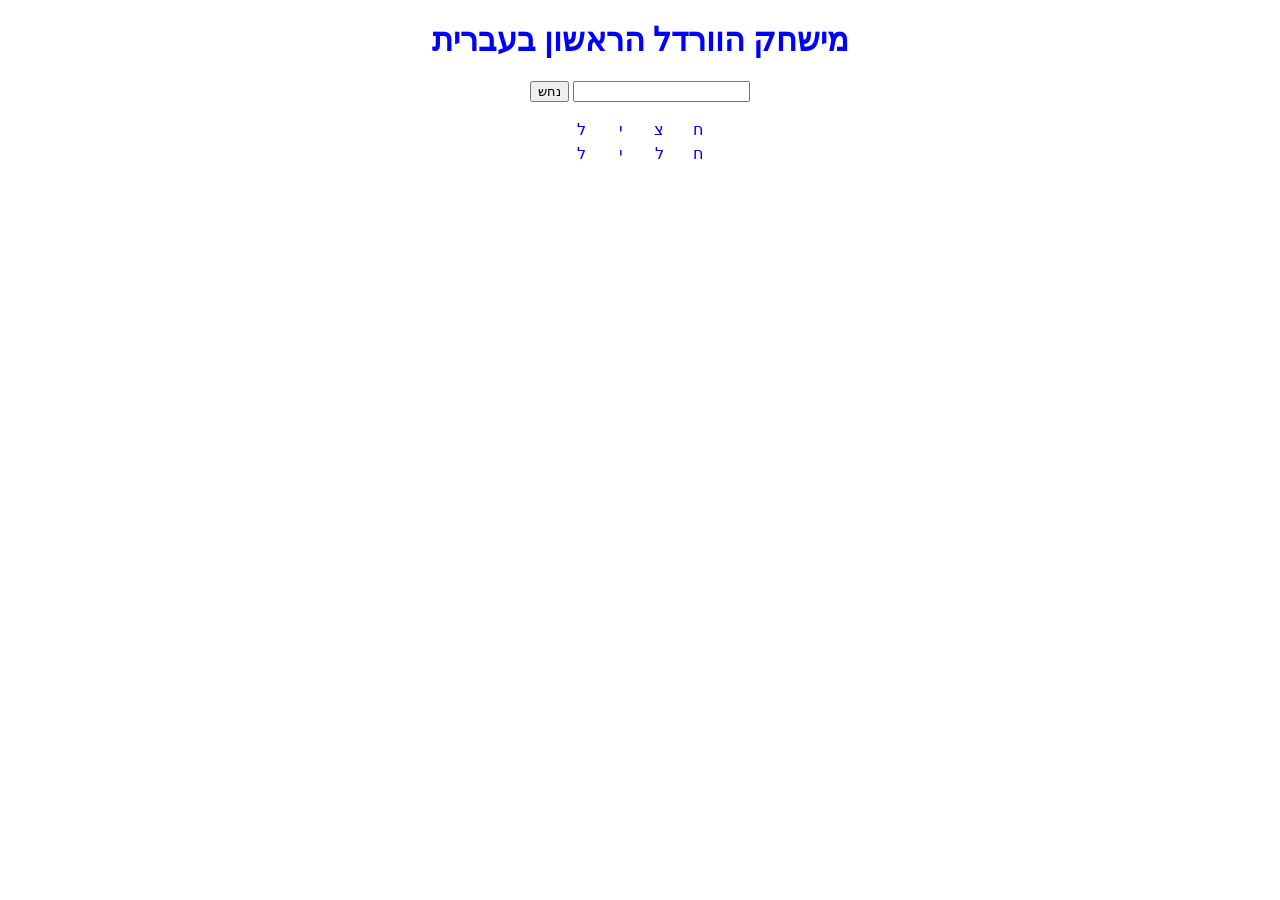
==== index.html @ c105b813 "Add files via upload" ====
<!DOCTYPE html>
<html lang="en">
<head>
    <meta charset="UTF-8">
    <meta name="viewport" content="width=device-width, initial-scale=1.0">
    <title>Document</title>
    <link rel="stylesheet" href="sss.css">

</head>
<body dir="rtl">
    <center>

        <h1> מישחק הוורדל הראשון בעברית</h1>
<input type="text">
<button> נחש</button>
<br>
<br>
<div id="container"> 

<div class="letter">ח</div>
<div class="letter">צ</div>
<div class="letter">י</div>
<div class="letter">ל</div>




 <div  class="letter">ח</div>
 <div class="letter">ל</div>
 <div class="letter">י</div>
 <div class="letter">ל</div>

</div>

    </center>

     <script src="ssdas.js"></script>
</body>
</html>
---- sss.css ----
body {


color: blue;

}


#container {
display: grid;
grid-template-columns: 1fr 1fr 1fr 1fr;
width: 150px;
gap: 5px;

}

#letter {


background-color: aqua;

}
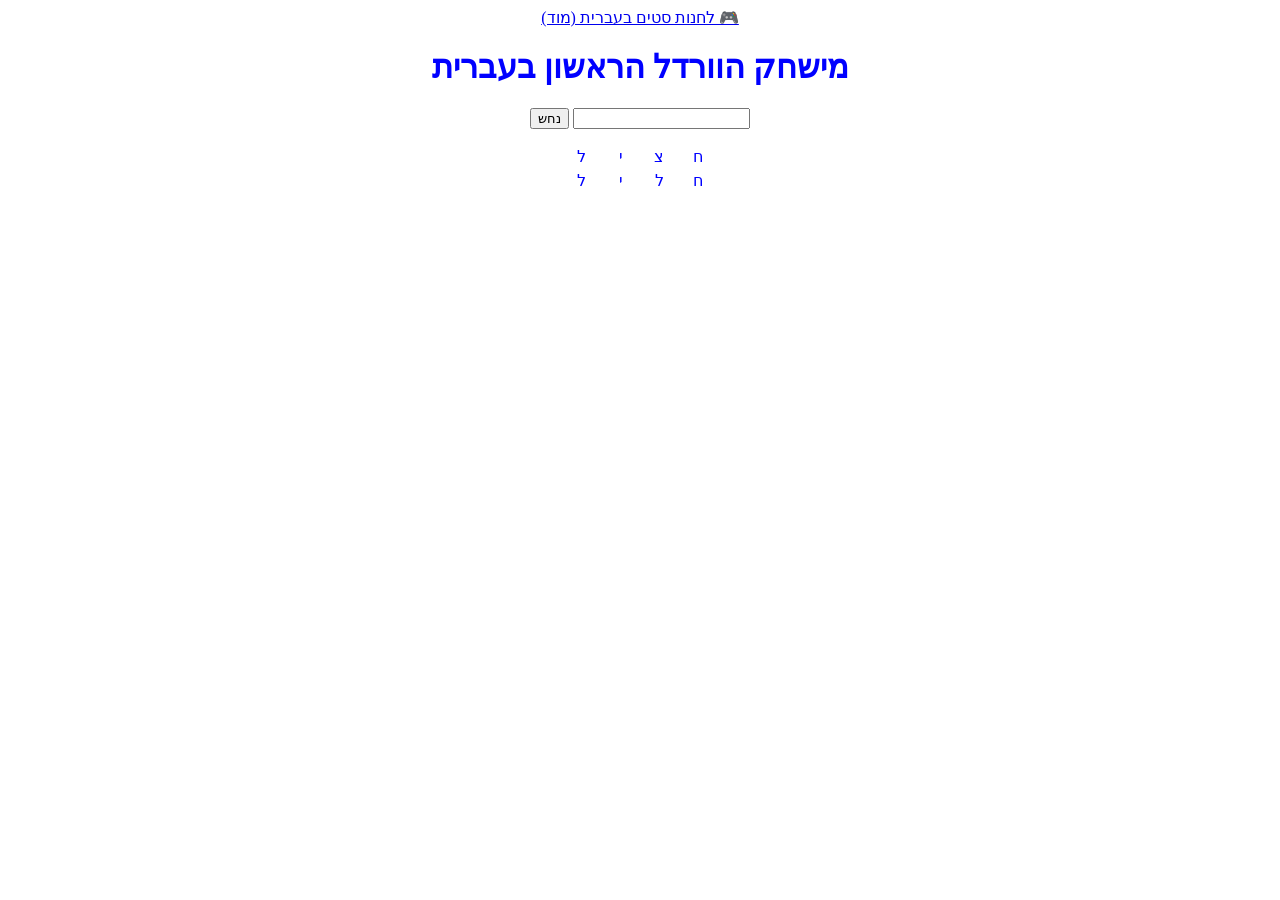
==== commit 6236bda4: "Add 51 more games to Hebrew Steam mod and link it from the Wordle page Co-Authored-By: Claude Opus 5" ====
--- a/index.html
+++ b/index.html
@@ -9,6 +9,8 @@
 </head>
 <body dir="rtl">
     <center>
+
+        <a href="steam/index.html">🎮 לחנות סטים בעברית (מוד)</a>
 
         <h1> מישחק הוורדל הראשון בעברית</h1>
 <input type="text">
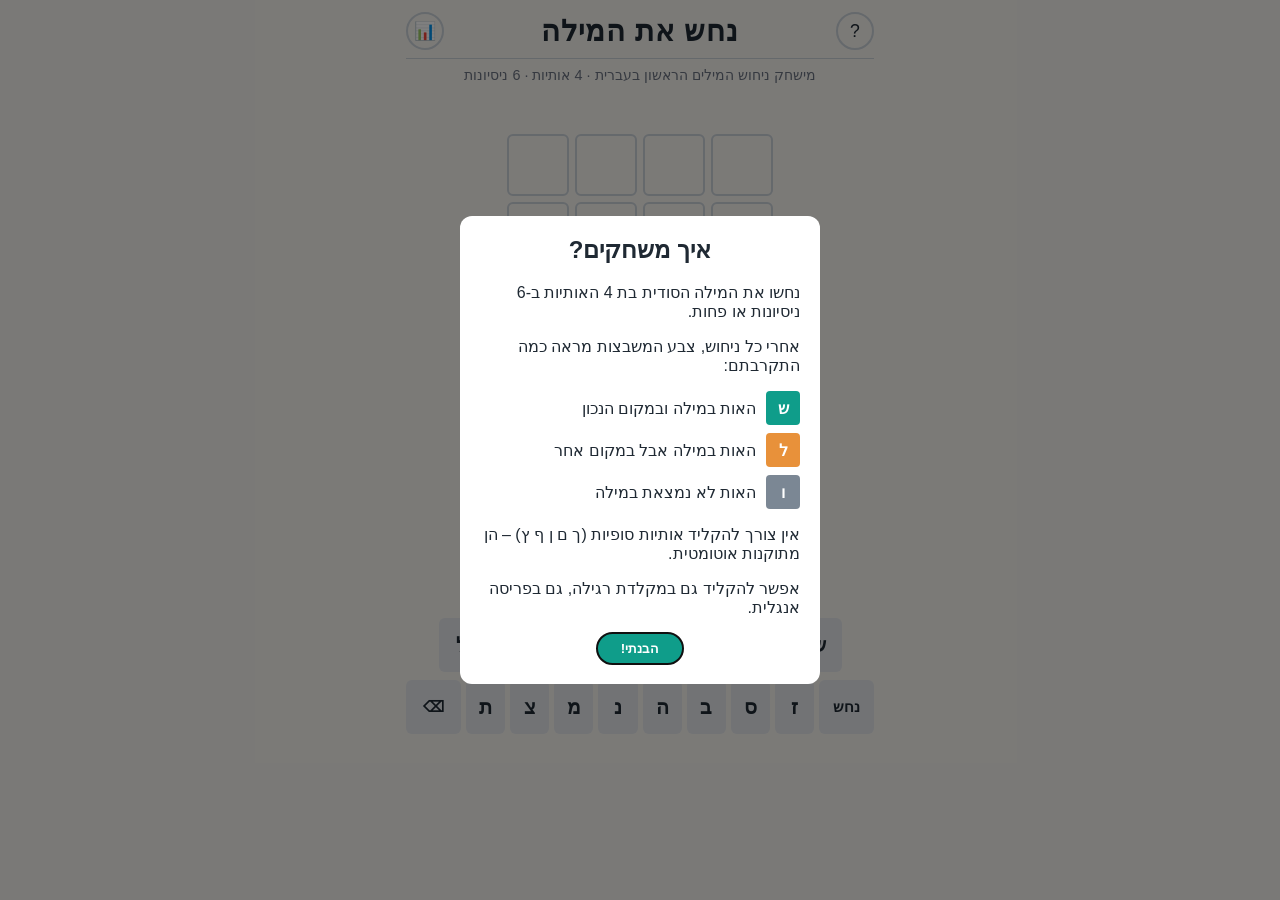
==== commit bc9ee525: "Turn the page into a playable Hebrew word-guessing game Add a 6x4 board, an on-screen Hebrew keyboar" ====
--- a/index.html
+++ b/index.html
@@ -1,41 +1,57 @@
-<!DOCTYPE html>
-<html lang="en">
-<head>
-    <meta charset="UTF-8">
-    <meta name="viewport" content="width=device-width, initial-scale=1.0">
-    <title>Document</title>
-    <link rel="stylesheet" href="sss.css">
-
-</head>
-<body dir="rtl">
-    <center>
-
-        <a href="steam/index.html">🎮 לחנות סטים בעברית (מוד)</a>
-
-        <h1> מישחק הוורדל הראשון בעברית</h1>
-<input type="text">
-<button> נחש</button>
-<br>
-<br>
-<div id="container"> 
-
-<div class="letter">ח</div>
-<div class="letter">צ</div>
-<div class="letter">י</div>
-<div class="letter">ל</div>
-
-
-
-
- <div  class="letter">ח</div>
- <div class="letter">ל</div>
- <div class="letter">י</div>
- <div class="letter">ל</div>
-
-</div>
-
-    </center>
-
-     <script src="ssdas.js"></script>
-</body>
-</html>+<!DOCTYPE html>
+<html lang="he" dir="rtl">
+<head>
+    <meta charset="UTF-8">
+    <meta name="viewport" content="width=device-width, initial-scale=1.0">
+    <title>נחש את המילה</title>
+    <link rel="stylesheet" href="sss.css">
+</head>
+<body>
+    <main class="app">
+        <header class="top">
+            <button id="help-btn" class="icon-btn" aria-label="איך משחקים">?</button>
+            <h1>נחש את המילה</h1>
+            <button id="stats-btn" class="icon-btn" aria-label="סטטיסטיקה">📊</button>
+        </header>
+
+        <p class="subtitle">מישחק ניחוש המילים הראשון בעברית · 4 אותיות · 6 ניסיונות</p>
+
+        <div id="message" class="message" role="status" aria-live="polite"></div>
+
+        <div id="board" class="board" aria-label="לוח המשחק"></div>
+
+        <div id="keyboard" class="keyboard" aria-label="מקלדת"></div>
+
+        <button id="new-game" class="new-game hidden">משחק חדש</button>
+    </main>
+
+    <dialog id="help-dialog">
+        <h2>איך משחקים?</h2>
+        <p>נחשו את המילה הסודית בת 4 האותיות ב-6 ניסיונות או פחות.</p>
+        <p>אחרי כל ניחוש, צבע המשבצות מראה כמה התקרבתם:</p>
+        <ul>
+            <li><span class="tile-sample correct">ש</span> האות במילה ובמקום הנכון</li>
+            <li><span class="tile-sample present">ל</span> האות במילה אבל במקום אחר</li>
+            <li><span class="tile-sample absent">ו</span> האות לא נמצאת במילה</li>
+        </ul>
+        <p>אין צורך להקליד אותיות סופיות (ך ם ן ף ץ) – הן מתוקנות אוטומטית.</p>
+        <p>אפשר להקליד גם במקלדת רגילה, גם בפריסה אנגלית.</p>
+        <button class="close-btn" data-close>הבנתי!</button>
+    </dialog>
+
+    <dialog id="stats-dialog">
+        <h2>סטטיסטיקה</h2>
+        <div class="stats">
+            <div><strong id="stat-played">0</strong><span>משחקים</span></div>
+            <div><strong id="stat-winpct">0</strong><span>% ניצחונות</span></div>
+            <div><strong id="stat-streak">0</strong><span>רצף נוכחי</span></div>
+            <div><strong id="stat-best">0</strong><span>רצף שיא</span></div>
+        </div>
+        <h3>התפלגות ניחושים</h3>
+        <div id="distribution" class="distribution"></div>
+        <button class="close-btn" data-close>סגור</button>
+    </dialog>
+
+    <script src="ssdas.js"></script>
+</body>
+</html>
--- a/sss.css
+++ b/sss.css
@@ -1,22 +1,355 @@
-body {
-
-
-color: blue;
-
-}
-
-
-#container {
-display: grid;
-grid-template-columns: 1fr 1fr 1fr 1fr;
-width: 150px;
-gap: 5px;
-
-}
-
-#letter {
-
-
-background-color: aqua;
-
-}+:root {
+    --bg: #f6f4ef;
+    --text: #1f2933;
+    --muted: #6b7280;
+    --tile-border: #cbd2d9;
+    --tile-filled: #7b8794;
+    --key-bg: #e4e7eb;
+    --correct: #0f9d8a;
+    --present: #e8913a;
+    --absent: #7b8794;
+    --on-color: #ffffff;
+    --dialog-bg: #ffffff;
+}
+
+@media (prefers-color-scheme: dark) {
+    :root {
+        --bg: #14181f;
+        --text: #f1f5f9;
+        --muted: #9aa5b1;
+        --tile-border: #3e4c59;
+        --tile-filled: #9aa5b1;
+        --key-bg: #323f4b;
+        --correct: #14b8a6;
+        --present: #f59e0b;
+        --absent: #3e4c59;
+        --dialog-bg: #1f2933;
+    }
+}
+
+* {
+    box-sizing: border-box;
+}
+
+body {
+    margin: 0;
+    background: var(--bg);
+    color: var(--text);
+    font-family: "Segoe UI", Arial, "Noto Sans Hebrew", sans-serif;
+}
+
+.app {
+    max-width: 500px;
+    margin: 0 auto;
+    padding: 12px 16px 24px;
+    display: flex;
+    flex-direction: column;
+    align-items: center;
+    min-height: 100vh;
+}
+
+.top {
+    width: 100%;
+    display: flex;
+    align-items: center;
+    justify-content: space-between;
+    border-bottom: 1px solid var(--tile-border);
+    padding-bottom: 8px;
+}
+
+h1 {
+    margin: 0;
+    font-size: 1.8rem;
+    letter-spacing: 1px;
+}
+
+.subtitle {
+    color: var(--muted);
+    margin: 8px 0 4px;
+    font-size: 0.9rem;
+    text-align: center;
+}
+
+.icon-btn {
+    background: none;
+    border: 2px solid var(--tile-border);
+    color: var(--text);
+    width: 38px;
+    height: 38px;
+    border-radius: 50%;
+    font-size: 1.1rem;
+    cursor: pointer;
+}
+
+.message {
+    min-height: 2.2em;
+    margin: 6px 0;
+    font-weight: bold;
+    text-align: center;
+}
+
+.message.show {
+    background: var(--text);
+    color: var(--bg);
+    padding: 6px 14px;
+    border-radius: 6px;
+}
+
+/* ---------- Board ---------- */
+
+.board {
+    display: grid;
+    grid-template-rows: repeat(6, 1fr);
+    gap: 6px;
+    margin-bottom: 20px;
+}
+
+.row {
+    display: grid;
+    grid-template-columns: repeat(4, 1fr);
+    gap: 6px;
+}
+
+.row.shake {
+    animation: shake 0.4s;
+}
+
+.letter {
+    width: 62px;
+    height: 62px;
+    border: 2px solid var(--tile-border);
+    border-radius: 6px;
+    display: flex;
+    align-items: center;
+    justify-content: center;
+    font-size: 2rem;
+    font-weight: bold;
+    user-select: none;
+}
+
+.letter.filled {
+    border-color: var(--tile-filled);
+    animation: pop 0.1s;
+}
+
+.letter.reveal {
+    animation: flip 0.5s ease forwards;
+}
+
+.letter.correct,
+.letter.present,
+.letter.absent {
+    color: var(--on-color);
+    border-color: transparent;
+}
+
+.letter.correct { background: var(--correct); }
+.letter.present { background: var(--present); }
+.letter.absent  { background: var(--absent); }
+
+.letter.win {
+    animation: bounce 0.6s ease;
+}
+
+/* ---------- Keyboard ---------- */
+
+.keyboard {
+    width: 100%;
+    display: flex;
+    flex-direction: column;
+    gap: 8px;
+}
+
+.key-row {
+    display: flex;
+    justify-content: center;
+    gap: 5px;
+}
+
+.key {
+    flex: 1;
+    max-width: 46px;
+    height: 54px;
+    border: none;
+    border-radius: 6px;
+    background: var(--key-bg);
+    color: var(--text);
+    font-size: 1.25rem;
+    font-weight: bold;
+    cursor: pointer;
+    transition: background 0.2s;
+}
+
+.key.wide {
+    max-width: 76px;
+    flex: 1.6;
+    font-size: 0.95rem;
+}
+
+.key:active {
+    transform: scale(0.95);
+}
+
+.key.correct,
+.key.present,
+.key.absent {
+    color: var(--on-color);
+}
+
+.key.correct { background: var(--correct); }
+.key.present { background: var(--present); }
+.key.absent  { background: var(--absent); }
+
+.new-game {
+    margin-top: 18px;
+    padding: 12px 28px;
+    border: none;
+    border-radius: 24px;
+    background: var(--correct);
+    color: var(--on-color);
+    font-size: 1.1rem;
+    font-weight: bold;
+    cursor: pointer;
+}
+
+.hidden {
+    display: none;
+}
+
+/* ---------- Dialogs ---------- */
+
+dialog {
+    border: none;
+    border-radius: 12px;
+    background: var(--dialog-bg);
+    color: var(--text);
+    max-width: 360px;
+    width: calc(100% - 32px);
+    padding: 20px;
+}
+
+dialog::backdrop {
+    background: rgba(0, 0, 0, 0.5);
+}
+
+dialog h2 {
+    margin-top: 0;
+    text-align: center;
+}
+
+dialog ul {
+    list-style: none;
+    padding: 0;
+}
+
+dialog li {
+    display: flex;
+    align-items: center;
+    gap: 10px;
+    margin-bottom: 8px;
+}
+
+.tile-sample {
+    display: inline-flex;
+    width: 34px;
+    height: 34px;
+    align-items: center;
+    justify-content: center;
+    border-radius: 4px;
+    font-weight: bold;
+    color: var(--on-color);
+    flex-shrink: 0;
+}
+
+.tile-sample.correct { background: var(--correct); }
+.tile-sample.present { background: var(--present); }
+.tile-sample.absent  { background: var(--absent); }
+
+.close-btn {
+    display: block;
+    margin: 16px auto 0;
+    padding: 8px 24px;
+    border: none;
+    border-radius: 18px;
+    background: var(--correct);
+    color: var(--on-color);
+    font-weight: bold;
+    cursor: pointer;
+}
+
+.stats {
+    display: grid;
+    grid-template-columns: repeat(4, 1fr);
+    text-align: center;
+}
+
+.stats strong {
+    display: block;
+    font-size: 1.6rem;
+}
+
+.stats span {
+    font-size: 0.75rem;
+    color: var(--muted);
+}
+
+.distribution {
+    display: flex;
+    flex-direction: column;
+    gap: 4px;
+}
+
+.dist-row {
+    display: flex;
+    align-items: center;
+    gap: 6px;
+}
+
+.dist-bar {
+    background: var(--absent);
+    color: var(--on-color);
+    padding: 2px 6px;
+    min-width: 22px;
+    font-weight: bold;
+    text-align: left;
+}
+
+.dist-bar.current {
+    background: var(--correct);
+}
+
+/* ---------- Animations ---------- */
+
+@keyframes pop {
+    50% { transform: scale(1.1); }
+}
+
+@keyframes flip {
+    0%   { transform: rotateX(0); }
+    50%  { transform: rotateX(90deg); }
+    100% { transform: rotateX(0); }
+}
+
+@keyframes shake {
+    0%, 100% { transform: translateX(0); }
+    20%, 60% { transform: translateX(-6px); }
+    40%, 80% { transform: translateX(6px); }
+}
+
+@keyframes bounce {
+    0%, 100% { transform: translateY(0); }
+    40%      { transform: translateY(-18px); }
+}
+
+@media (max-width: 380px) {
+    .letter {
+        width: 54px;
+        height: 54px;
+        font-size: 1.7rem;
+    }
+
+    .key {
+        height: 48px;
+        font-size: 1.05rem;
+    }
+}
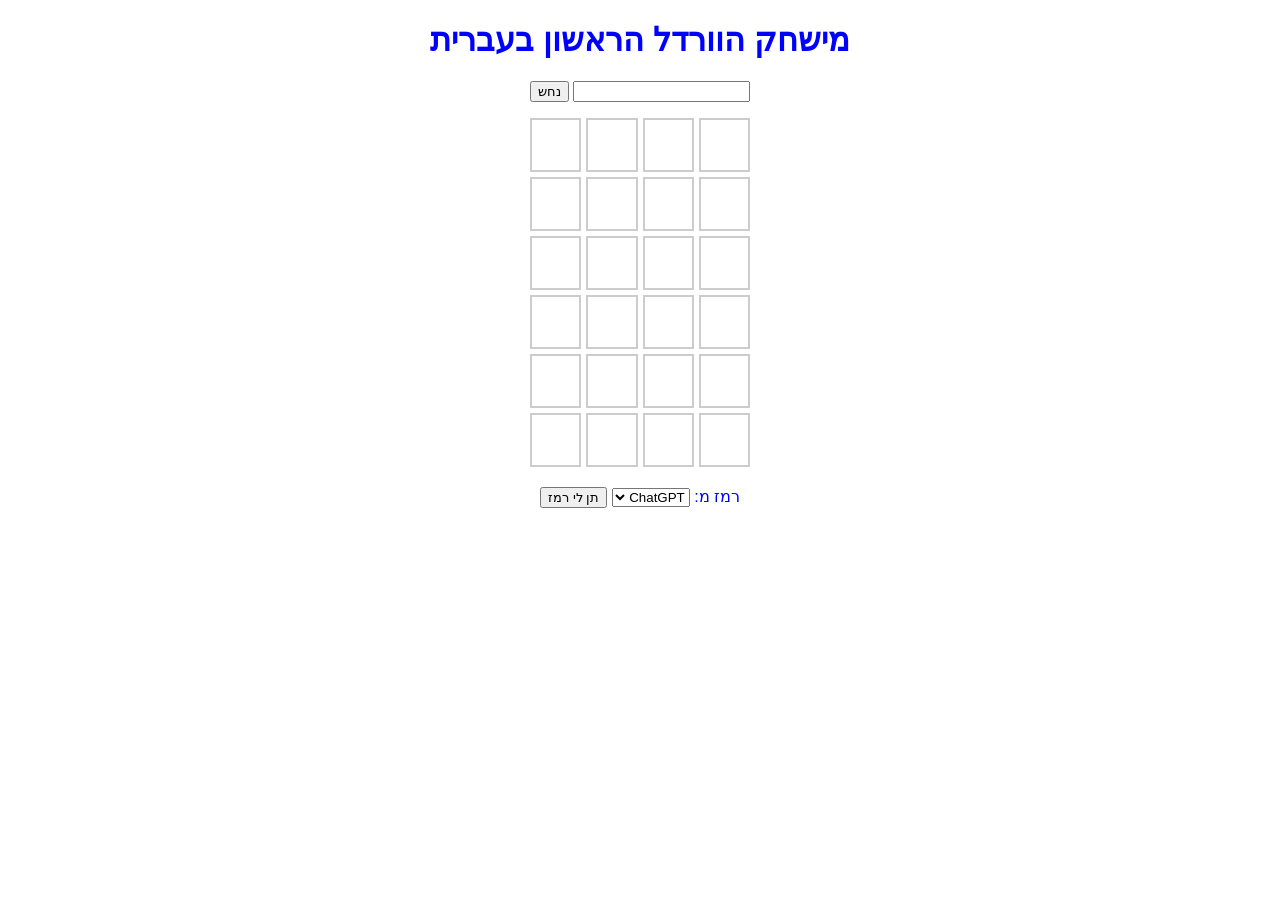
==== commit c67ff4a7: "Add Wordle game logic and ChatGPT/Gemini hints Adds a small Node server that serves the page and for" ====
--- a/index.html
+++ b/index.html
@@ -1,56 +1,31 @@
 <!DOCTYPE html>
-<html lang="he" dir="rtl">
+<html lang="he">
 <head>
     <meta charset="UTF-8">
     <meta name="viewport" content="width=device-width, initial-scale=1.0">
-    <title>נחש את המילה</title>
+    <title>וורדל בעברית</title>
     <link rel="stylesheet" href="sss.css">
 </head>
-<body>
-    <main class="app">
-        <header class="top">
-            <button id="help-btn" class="icon-btn" aria-label="איך משחקים">?</button>
-            <h1>נחש את המילה</h1>
-            <button id="stats-btn" class="icon-btn" aria-label="סטטיסטיקה">📊</button>
-        </header>
+<body dir="rtl">
+    <center>
+        <h1>מישחק הוורדל הראשון בעברית</h1>
 
-        <p class="subtitle">מישחק ניחוש המילים הראשון בעברית · 4 אותיות · 6 ניסיונות</p>
+        <input type="text" id="guess" maxlength="4" autocomplete="off">
+        <button id="guess-btn">נחש</button>
+        <p id="message"></p>
 
-        <div id="message" class="message" role="status" aria-live="polite"></div>
+        <div id="container"></div>
 
-        <div id="board" class="board" aria-label="לוח המשחק"></div>
-
-        <div id="keyboard" class="keyboard" aria-label="מקלדת"></div>
-
-        <button id="new-game" class="new-game hidden">משחק חדש</button>
-    </main>
-
-    <dialog id="help-dialog">
-        <h2>איך משחקים?</h2>
-        <p>נחשו את המילה הסודית בת 4 האותיות ב-6 ניסיונות או פחות.</p>
-        <p>אחרי כל ניחוש, צבע המשבצות מראה כמה התקרבתם:</p>
-        <ul>
-            <li><span class="tile-sample correct">ש</span> האות במילה ובמקום הנכון</li>
-            <li><span class="tile-sample present">ל</span> האות במילה אבל במקום אחר</li>
-            <li><span class="tile-sample absent">ו</span> האות לא נמצאת במילה</li>
-        </ul>
-        <p>אין צורך להקליד אותיות סופיות (ך ם ן ף ץ) – הן מתוקנות אוטומטית.</p>
-        <p>אפשר להקליד גם במקלדת רגילה, גם בפריסה אנגלית.</p>
-        <button class="close-btn" data-close>הבנתי!</button>
-    </dialog>
-
-    <dialog id="stats-dialog">
-        <h2>סטטיסטיקה</h2>
-        <div class="stats">
-            <div><strong id="stat-played">0</strong><span>משחקים</span></div>
-            <div><strong id="stat-winpct">0</strong><span>% ניצחונות</span></div>
-            <div><strong id="stat-streak">0</strong><span>רצף נוכחי</span></div>
-            <div><strong id="stat-best">0</strong><span>רצף שיא</span></div>
+        <div id="ai">
+            <label for="provider">רמז מ:</label>
+            <select id="provider">
+                <option value="chatgpt">ChatGPT</option>
+                <option value="gemini">Gemini</option>
+            </select>
+            <button id="hint-btn">תן לי רמז</button>
+            <p id="hint"></p>
         </div>
-        <h3>התפלגות ניחושים</h3>
-        <div id="distribution" class="distribution"></div>
-        <button class="close-btn" data-close>סגור</button>
-    </dialog>
+    </center>
 
     <script src="ssdas.js"></script>
 </body>
--- a/sss.css
+++ b/sss.css
@@ -1,355 +1,36 @@
-:root {
-    --bg: #f6f4ef;
-    --text: #1f2933;
-    --muted: #6b7280;
-    --tile-border: #cbd2d9;
-    --tile-filled: #7b8794;
-    --key-bg: #e4e7eb;
-    --correct: #0f9d8a;
-    --present: #e8913a;
-    --absent: #7b8794;
-    --on-color: #ffffff;
-    --dialog-bg: #ffffff;
+body {
+    color: blue;
+    font-family: Arial, sans-serif;
 }
 
-@media (prefers-color-scheme: dark) {
-    :root {
-        --bg: #14181f;
-        --text: #f1f5f9;
-        --muted: #9aa5b1;
-        --tile-border: #3e4c59;
-        --tile-filled: #9aa5b1;
-        --key-bg: #323f4b;
-        --correct: #14b8a6;
-        --present: #f59e0b;
-        --absent: #3e4c59;
-        --dialog-bg: #1f2933;
-    }
-}
-
-* {
-    box-sizing: border-box;
-}
-
-body {
-    margin: 0;
-    background: var(--bg);
-    color: var(--text);
-    font-family: "Segoe UI", Arial, "Noto Sans Hebrew", sans-serif;
-}
-
-.app {
-    max-width: 500px;
-    margin: 0 auto;
-    padding: 12px 16px 24px;
-    display: flex;
-    flex-direction: column;
-    align-items: center;
-    min-height: 100vh;
-}
-
-.top {
-    width: 100%;
-    display: flex;
-    align-items: center;
-    justify-content: space-between;
-    border-bottom: 1px solid var(--tile-border);
-    padding-bottom: 8px;
-}
-
-h1 {
-    margin: 0;
-    font-size: 1.8rem;
-    letter-spacing: 1px;
-}
-
-.subtitle {
-    color: var(--muted);
-    margin: 8px 0 4px;
-    font-size: 0.9rem;
-    text-align: center;
-}
-
-.icon-btn {
-    background: none;
-    border: 2px solid var(--tile-border);
-    color: var(--text);
-    width: 38px;
-    height: 38px;
-    border-radius: 50%;
-    font-size: 1.1rem;
-    cursor: pointer;
-}
-
-.message {
-    min-height: 2.2em;
-    margin: 6px 0;
-    font-weight: bold;
-    text-align: center;
-}
-
-.message.show {
-    background: var(--text);
-    color: var(--bg);
-    padding: 6px 14px;
-    border-radius: 6px;
-}
-
-/* ---------- Board ---------- */
-
-.board {
-    display: grid;
-    grid-template-rows: repeat(6, 1fr);
-    gap: 6px;
-    margin-bottom: 20px;
-}
-
-.row {
+#container {
     display: grid;
     grid-template-columns: repeat(4, 1fr);
-    gap: 6px;
-}
-
-.row.shake {
-    animation: shake 0.4s;
+    width: 220px;
+    gap: 5px;
+    margin: 10px auto;
 }
 
 .letter {
-    width: 62px;
-    height: 62px;
-    border: 2px solid var(--tile-border);
-    border-radius: 6px;
+    height: 50px;
+    border: 2px solid #ccc;
     display: flex;
     align-items: center;
     justify-content: center;
-    font-size: 2rem;
+    font-size: 26px;
     font-weight: bold;
-    user-select: none;
+    background-color: white;
 }
 
-.letter.filled {
-    border-color: var(--tile-filled);
-    animation: pop 0.1s;
+.letter.correct { background-color: #6aaa64; color: white; border-color: #6aaa64; }
+.letter.present { background-color: #c9b458; color: white; border-color: #c9b458; }
+.letter.absent  { background-color: #787c7e; color: white; border-color: #787c7e; }
+
+#ai {
+    margin-top: 20px;
 }
 
-.letter.reveal {
-    animation: flip 0.5s ease forwards;
+#hint {
+    max-width: 320px;
+    color: #333;
 }
-
-.letter.correct,
-.letter.present,
-.letter.absent {
-    color: var(--on-color);
-    border-color: transparent;
-}
-
-.letter.correct { background: var(--correct); }
-.letter.present { background: var(--present); }
-.letter.absent  { background: var(--absent); }
-
-.letter.win {
-    animation: bounce 0.6s ease;
-}
-
-/* ---------- Keyboard ---------- */
-
-.keyboard {
-    width: 100%;
-    display: flex;
-    flex-direction: column;
-    gap: 8px;
-}
-
-.key-row {
-    display: flex;
-    justify-content: center;
-    gap: 5px;
-}
-
-.key {
-    flex: 1;
-    max-width: 46px;
-    height: 54px;
-    border: none;
-    border-radius: 6px;
-    background: var(--key-bg);
-    color: var(--text);
-    font-size: 1.25rem;
-    font-weight: bold;
-    cursor: pointer;
-    transition: background 0.2s;
-}
-
-.key.wide {
-    max-width: 76px;
-    flex: 1.6;
-    font-size: 0.95rem;
-}
-
-.key:active {
-    transform: scale(0.95);
-}
-
-.key.correct,
-.key.present,
-.key.absent {
-    color: var(--on-color);
-}
-
-.key.correct { background: var(--correct); }
-.key.present { background: var(--present); }
-.key.absent  { background: var(--absent); }
-
-.new-game {
-    margin-top: 18px;
-    padding: 12px 28px;
-    border: none;
-    border-radius: 24px;
-    background: var(--correct);
-    color: var(--on-color);
-    font-size: 1.1rem;
-    font-weight: bold;
-    cursor: pointer;
-}
-
-.hidden {
-    display: none;
-}
-
-/* ---------- Dialogs ---------- */
-
-dialog {
-    border: none;
-    border-radius: 12px;
-    background: var(--dialog-bg);
-    color: var(--text);
-    max-width: 360px;
-    width: calc(100% - 32px);
-    padding: 20px;
-}
-
-dialog::backdrop {
-    background: rgba(0, 0, 0, 0.5);
-}
-
-dialog h2 {
-    margin-top: 0;
-    text-align: center;
-}
-
-dialog ul {
-    list-style: none;
-    padding: 0;
-}
-
-dialog li {
-    display: flex;
-    align-items: center;
-    gap: 10px;
-    margin-bottom: 8px;
-}
-
-.tile-sample {
-    display: inline-flex;
-    width: 34px;
-    height: 34px;
-    align-items: center;
-    justify-content: center;
-    border-radius: 4px;
-    font-weight: bold;
-    color: var(--on-color);
-    flex-shrink: 0;
-}
-
-.tile-sample.correct { background: var(--correct); }
-.tile-sample.present { background: var(--present); }
-.tile-sample.absent  { background: var(--absent); }
-
-.close-btn {
-    display: block;
-    margin: 16px auto 0;
-    padding: 8px 24px;
-    border: none;
-    border-radius: 18px;
-    background: var(--correct);
-    color: var(--on-color);
-    font-weight: bold;
-    cursor: pointer;
-}
-
-.stats {
-    display: grid;
-    grid-template-columns: repeat(4, 1fr);
-    text-align: center;
-}
-
-.stats strong {
-    display: block;
-    font-size: 1.6rem;
-}
-
-.stats span {
-    font-size: 0.75rem;
-    color: var(--muted);
-}
-
-.distribution {
-    display: flex;
-    flex-direction: column;
-    gap: 4px;
-}
-
-.dist-row {
-    display: flex;
-    align-items: center;
-    gap: 6px;
-}
-
-.dist-bar {
-    background: var(--absent);
-    color: var(--on-color);
-    padding: 2px 6px;
-    min-width: 22px;
-    font-weight: bold;
-    text-align: left;
-}
-
-.dist-bar.current {
-    background: var(--correct);
-}
-
-/* ---------- Animations ---------- */
-
-@keyframes pop {
-    50% { transform: scale(1.1); }
-}
-
-@keyframes flip {
-    0%   { transform: rotateX(0); }
-    50%  { transform: rotateX(90deg); }
-    100% { transform: rotateX(0); }
-}
-
-@keyframes shake {
-    0%, 100% { transform: translateX(0); }
-    20%, 60% { transform: translateX(-6px); }
-    40%, 80% { transform: translateX(6px); }
-}
-
-@keyframes bounce {
-    0%, 100% { transform: translateY(0); }
-    40%      { transform: translateY(-18px); }
-}
-
-@media (max-width: 380px) {
-    .letter {
-        width: 54px;
-        height: 54px;
-        font-size: 1.7rem;
-    }
-
-    .key {
-        height: 48px;
-        font-size: 1.05rem;
-    }
-}
